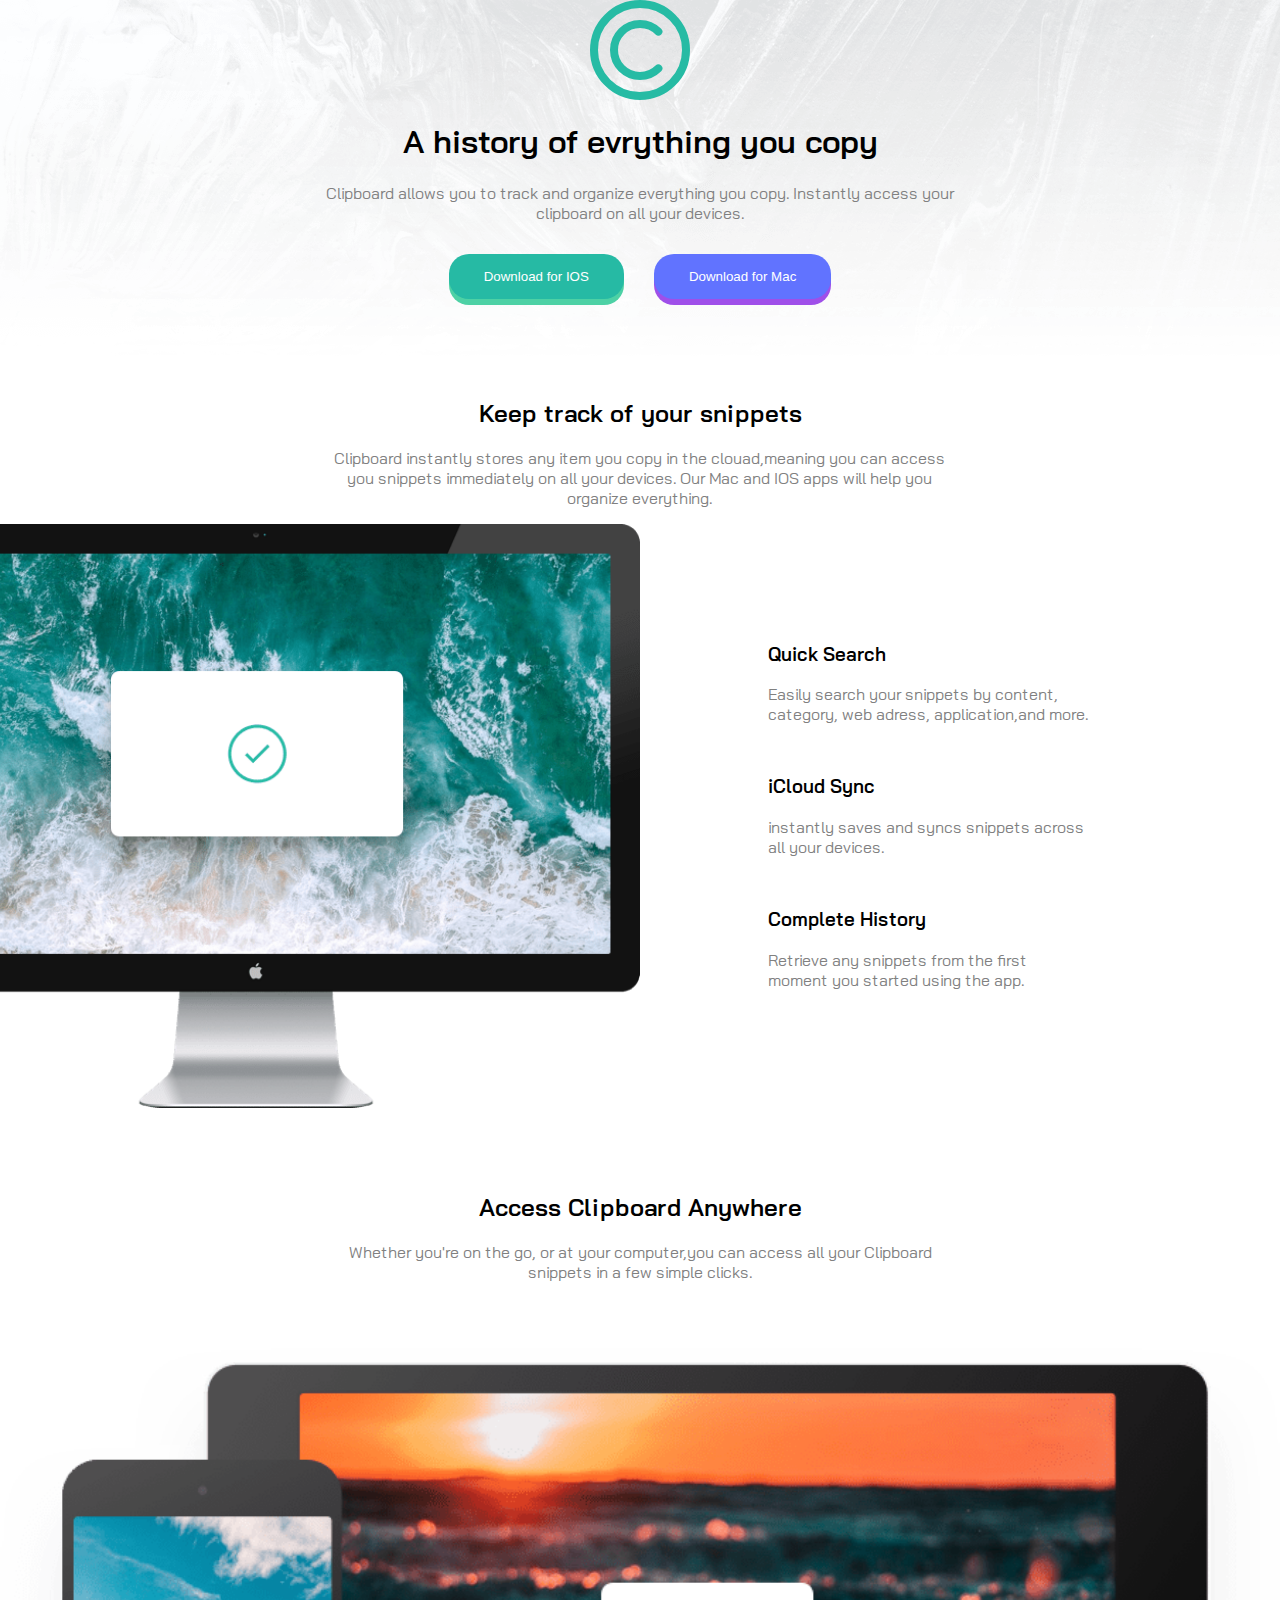
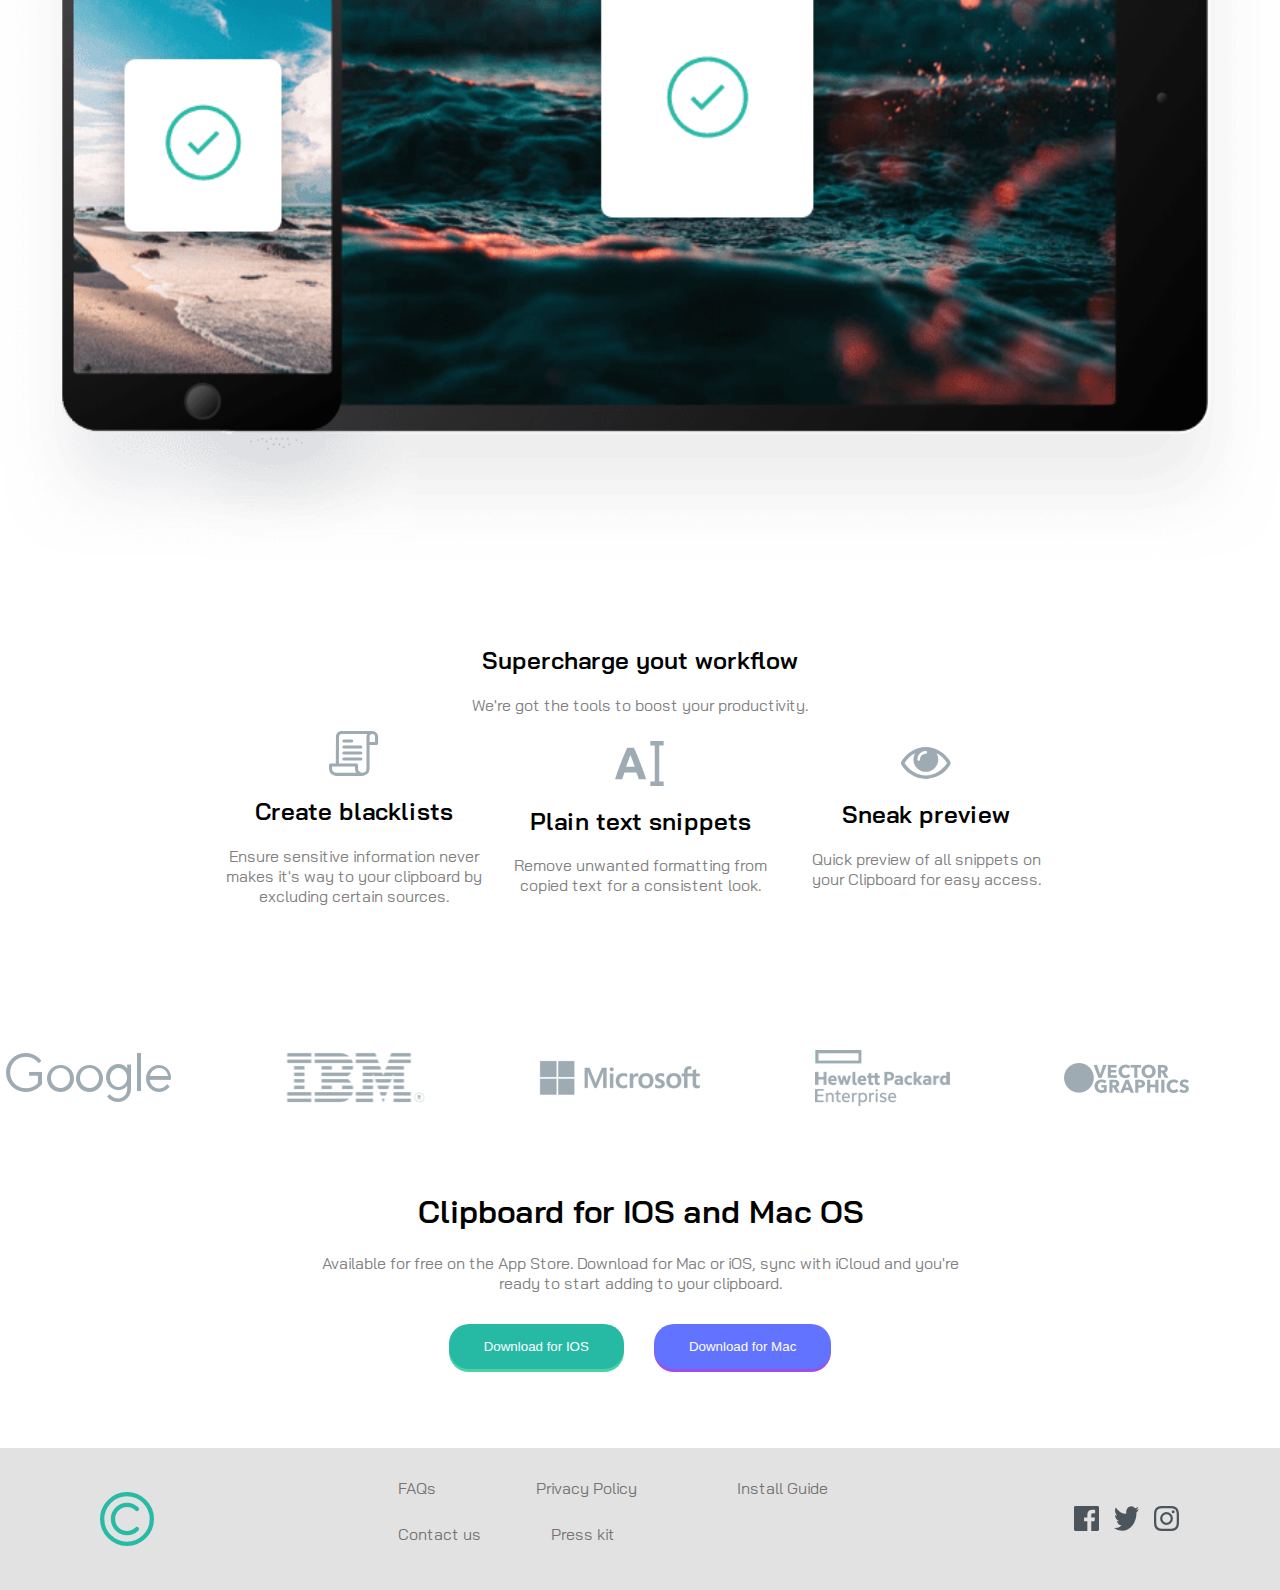
==== maquette.html @ c3ca91e3 "first commit" ====
<!DOCTYPE html>
<html lang="en">
<head>
    <meta charset="UTF-8">
    <link rel="stylesheet" href="maquette.css"/>
    <meta http-equiv="X-UA-Compatible" content="IE=edge">
    <link rel="preconnect" href="https://fonts.googleapis.com">
<link rel="preconnect" href="https://fonts.gstatic.com" crossorigin>
<link href="https://fonts.googleapis.com/css2?family=Bai+Jamjuree:wght@400;600&display=swap" rel="stylesheet">
    <meta name="viewport" content="width=device-width, initial-scale=1.0">
    <title>Document</title>
</head>
<body>
<section>
    <img  class="logo" src="./images/logo.svg" alt="logo"/></a>

    <h1 class="first"> A history of evrything you copy</h1>
    <p class="second">Clipboard allows you to track and organize everything you copy. Instantly access your clipboard on all your devices.</p>


<div class="buttons">
    <button class="ios"> Download for IOS</button>
    <button class="mac">Download for Mac</button>
</div>
</section>

 <section>
    <h2 class="third"> Keep track of your snippets</h2>
    <p class="forth">Clipboard instantly stores any item you copy in the clouad,meaning you can access you snippets immediately on all your devices. Our Mac and IOS apps will help you organize everything.</p>
 <div class="ordre"> 
    <img  class="ordi" src="./images/image-computer.png" alt="ordi"/>
   <div class="colonne">
    <h3>Quick Search</h3>
    <p>Easily search your snippets by content, category, web adress, application,and more.</p> <br>
    <h3>iCloud Sync</h3>
    <p>instantly saves and syncs snippets across all your devices.</p> <br>
    <h3>Complete History</h3>
    <p>Retrieve any snippets from the first moment you started using the app.</p>
   </div>
</div>
</section>

<section class="troisieme">
    <h2 class="fifth"> Access Clipboard Anywhere</h2>
    <p class="sixth">Whether you're on the go, or at your computer,you can access all your Clipboard snippets in a few simple clicks.</p>
    <img  class="devices" src="./images/image-devices.png" alt="devices"/>
</section>


    <section>
        <h2 class="seventh"> Supercharge yout workflow</h2>
        <p class="eighth"> We're got the tools to boost your productivity.</p>
    <div class="regroupe1">
        <div class="premierd">
            <img  class="list" src="./images/icon-blacklist.svg" alt="blacklist"/>
            <h2 class="9"> Create blacklists</h2>
        <p class="10"> Ensure sensitive information never makes it's way to your clipboard by excluding certain sources.</p>
        </div>
        <div class="deuxiemed">
            <img  class="text" src="./images/icon-text.svg" alt="text"/>
            <h2 class="9"> Plain text snippets</h2>
        <p class="10"> Remove unwanted formatting from copied text for a consistent look.</p>
        </div>
        <div class="troisiemed">
            <img  class="eye" src="./images/icon-preview.svg" alt="eye"/>
            <h2 class="9"> Sneak preview</h2>
        <p class="10"> Quick preview of all snippets on your Clipboard for easy access.</p>
        </div>
    </div>
    <div class="regroupe2">
        <div>
            <img  class="google" src="./images/logo-google.png" alt="google"/>
        </div>
        <div>
            <img  class="ibm" src="./images/logo-ibm.png" alt="ibm"/>
        </div>
        <div>
            <img  class="microsoft" src="./images/logo-microsoft.png" alt="microsoft"/>
        </div>
        <div>
            <img  class="hp" src="./images/logo-hp.png" alt="hp "/>
        </div>
        <div>
            <img  class="vg" src="./images/logo-vector-graphics.png" alt="vg"/>
        </div>
    </div>

</section>
<section>
    <h1>Clipboard for IOS and Mac OS</h1>
    <P class="last">Available for free on the App Store. Download for Mac or iOS, sync with iCloud and you're ready to start adding to your clipboard.</P>
    <div class="buttons1">
        <button class="ios1"> Download for IOS</button>
        <button class="mac1">Download for Mac</button>
    </div>
</section>

<footer class="piedpage">
   
    <img  class="logo1" src="./images/logo.svg" alt="logo"/></a>

  <div class="contenu"> 
    <div class="contenu1">
        <p class="para">FAQs</p>
        <p class="para">Privacy Policy</p>
        <p class="para">Install Guide</p>
    </div>
    <div class="contenu2">
        <p class="para">Contact us</p>
        <p class="para">Press kit</p>
    </div>
</div> 
<div class="reseau">
    <img  class="logo2" src="./images/icon-facebook.svg" alt="fb"/></a>
    <img  class="logo2" src="./images/icon-twitter.svg" alt="twit"/></a>
    <img  class="logo2" src="./images/icon-instagram.svg" alt="ig"/></a>
</div>
</footer>
</body>
</html>
---- maquette.css ----
:root{
    --primary:hsl(171, 66%, 44%);
    --secondry:hsl(233, 100%, 69%);
    --shadow1:hsl(210, 10%, 33%);
    --shadow2:hsl(201, 11%, 66%);
}
body{
    background-image: url("./images/bg-header-desktop.png");
    background-repeat: no-repeat;
    margin: 0;
}
section {
  display: flex;
  flex-direction: column;
  align-items: center;
}

h1, h2, h3{
    font-family:'Bai Jamjuree', sans-serif ;
    font-weight: 600;
}
p{
    color: grey;
    font-family: 'Bai Jamjuree', sans-serif;
    font-weight: 400;

}
.second{
    text-align: center; 
    width: 50%;  
 
}
.forth{
    text-align: center; 
    width: 48%;  
}

.first {
    font-size: 2rem;
}
.logo{
    width: 100px;
}
.ordi{
    width: 60%;
    margin-left: -25%;
}
div{
    display: flex;
    flex-direction: row;
    justify-content: center;
}
button{
    margin: 15px;
    padding: 15px 35px;
    border-radius: 20px;
    border: none;
    color: white;
    font: 1rem;

}
.ios{
    background-color: var(--primary);
    box-shadow: 0px 6px 0px rgb(77, 209, 165);
}
.mac{
    background-color: var(--secondry);
    box-shadow: 0px 6px 0px rgb(159, 79, 233);
}
.colonne{
   
    display: flex;
    flex-direction: column;
    margin-left: 10%;
    
    width: 25%;
}

section{
    margin-bottom: 5%;
}
h3{
    margin-top: 5%;
}
p{
    margin-top: 0%;
}

.sixth{
    width: 50%;
    text-align: center;
}
.devices{
    margin-top: 50px;
width: 100%;
}

 
.premierd,.deuxiemed,.troisiemed{
    display: flex;
    flex-direction: column;
    width: 20%;
    align-items: center;
    text-align: center;
}
.regroupe1 img{
    width: 50px;
}
.regroupe2{
   gap: 30px;
}
.regroupe2 div{
    margin-right: 10%;
    align-items: center;

}
.regroupe1{
    margin-bottom: 10%;
   gap: 30px;
}
.last{
    width: 50%;
    text-align: center;
}
.ios1{
    background-color: var(--primary);
    box-shadow: 0px 3px 0px rgb(77, 209, 165);
}
.mac1{
    background-color: var(--secondry);
    box-shadow: 0px 3px 0px rgb(159, 79, 233);
}
button{
  
    cursor: pointer;
}


footer{
    display: flex;
    flex-direction: row;
    justify-content: space-between;
    align-items: center;
   padding: 30px 100px;
   background-color: rgb(226, 226, 226);
    
}


.logo1{
    width: 5%; 
    height: 5%; 
 
}
.reseau{
    width: 10% ;
    gap: 15px ;
}
.logo2{
    width: 25px ;
height: 25px;
}
footer > div{
  
    display: flex;
}
.contenu{
    display: flex;
    flex-direction: column;
    gap: 10px;
}
.contenu  {
    display: flex;
    align-items: start;
}
.contenu1{
   column-gap: 100px;
}
.contenu2{
    column-gap: 70px;
}
.para{
     color: rgb(117, 116, 116);
     
}

@media screen and (max-width: 700px) {
    .ordre{
        display: flex;
        flex-direction: column;
        align-items: center;
    }
   .colonne{
    margin: 0;
  align-items: center;
  text-align: center;
   } 
   .ordi{
   margin: 0%;
   }
footer{
    display: flex;
    flex-direction: column;
}
.contenu{
    align-items: center;
    gap: 0;
}
.contenu1{
    display: flex;
    flex-direction: column;
    
    align-items: center;
}
.contenu2{
    display: flex;
    flex-direction: column;
    
    align-items: center;
}
  .regroupe1, .regroupe2{
    display: flex;
    flex-direction: column;
    align-items: center;
    text-align: center;
    
  }  
  .buttons, .buttons1{
    display: flex;
    flex-direction: column;
  }
}
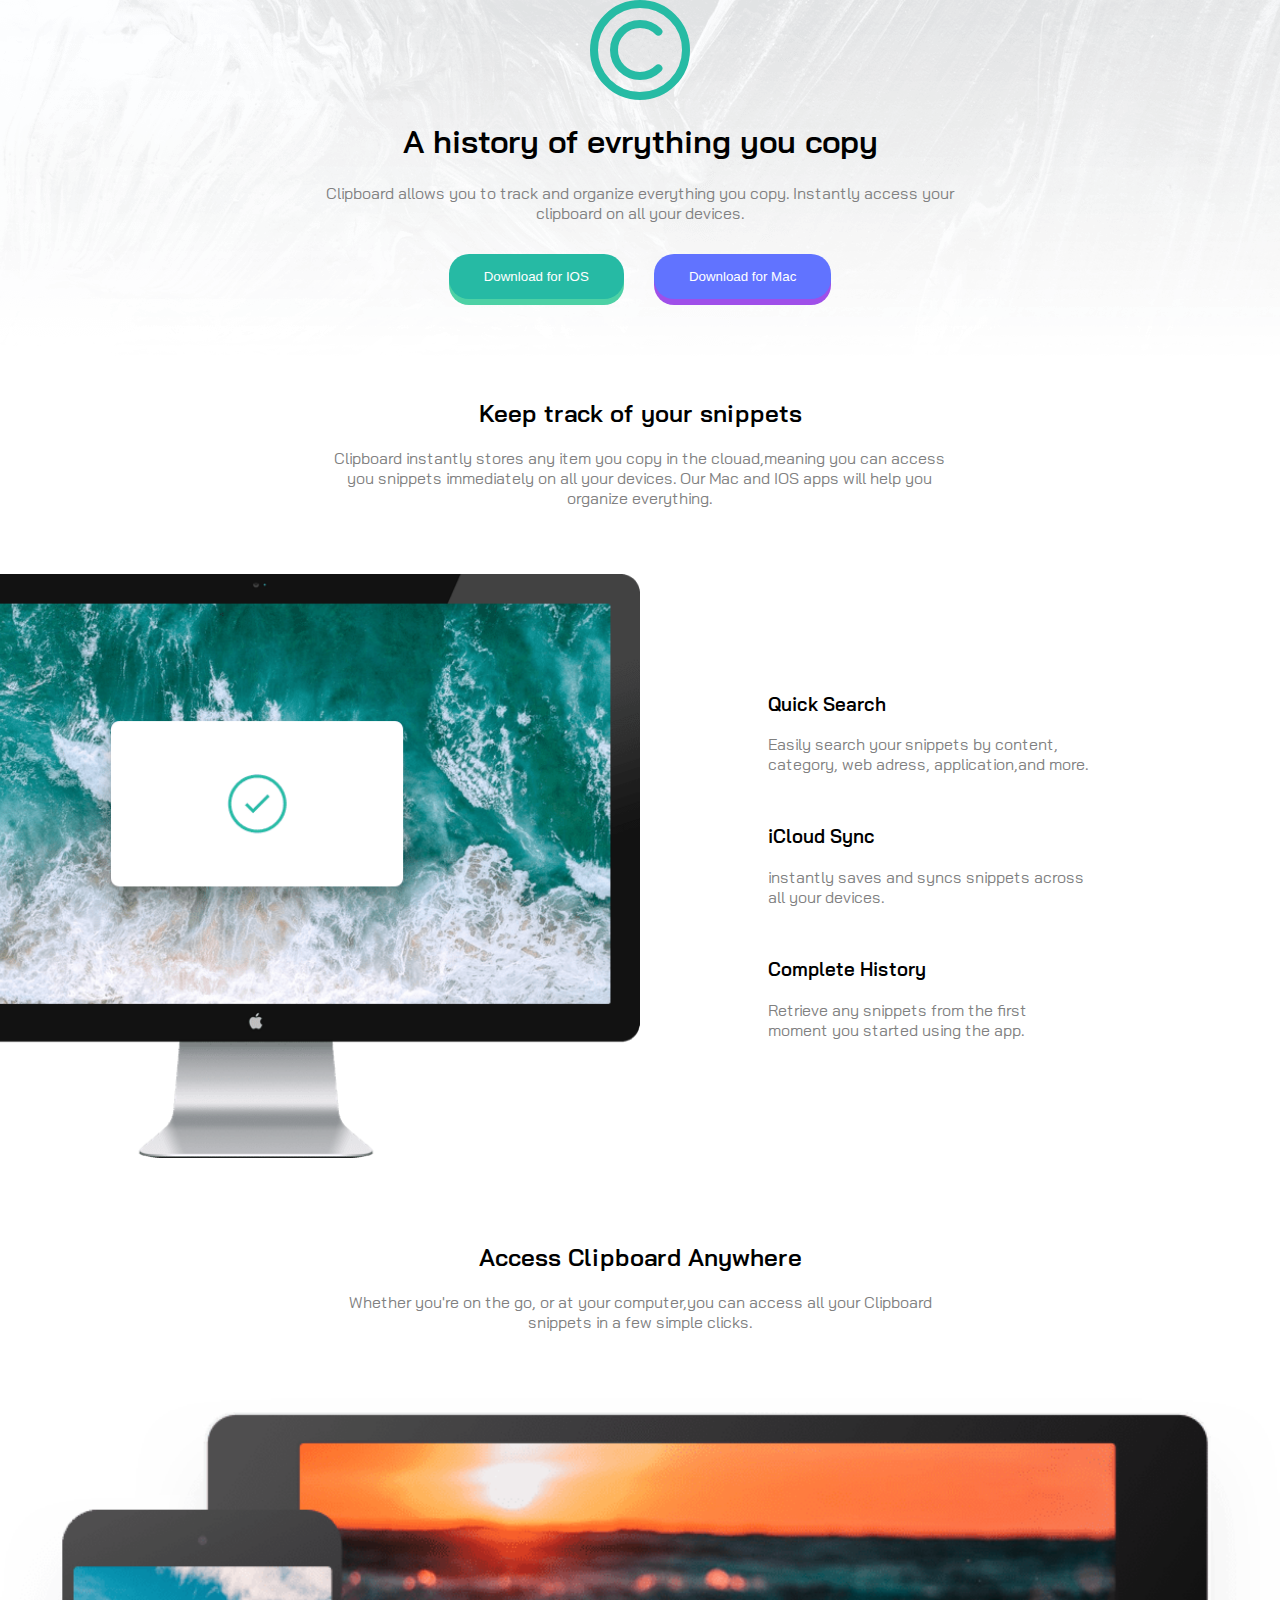
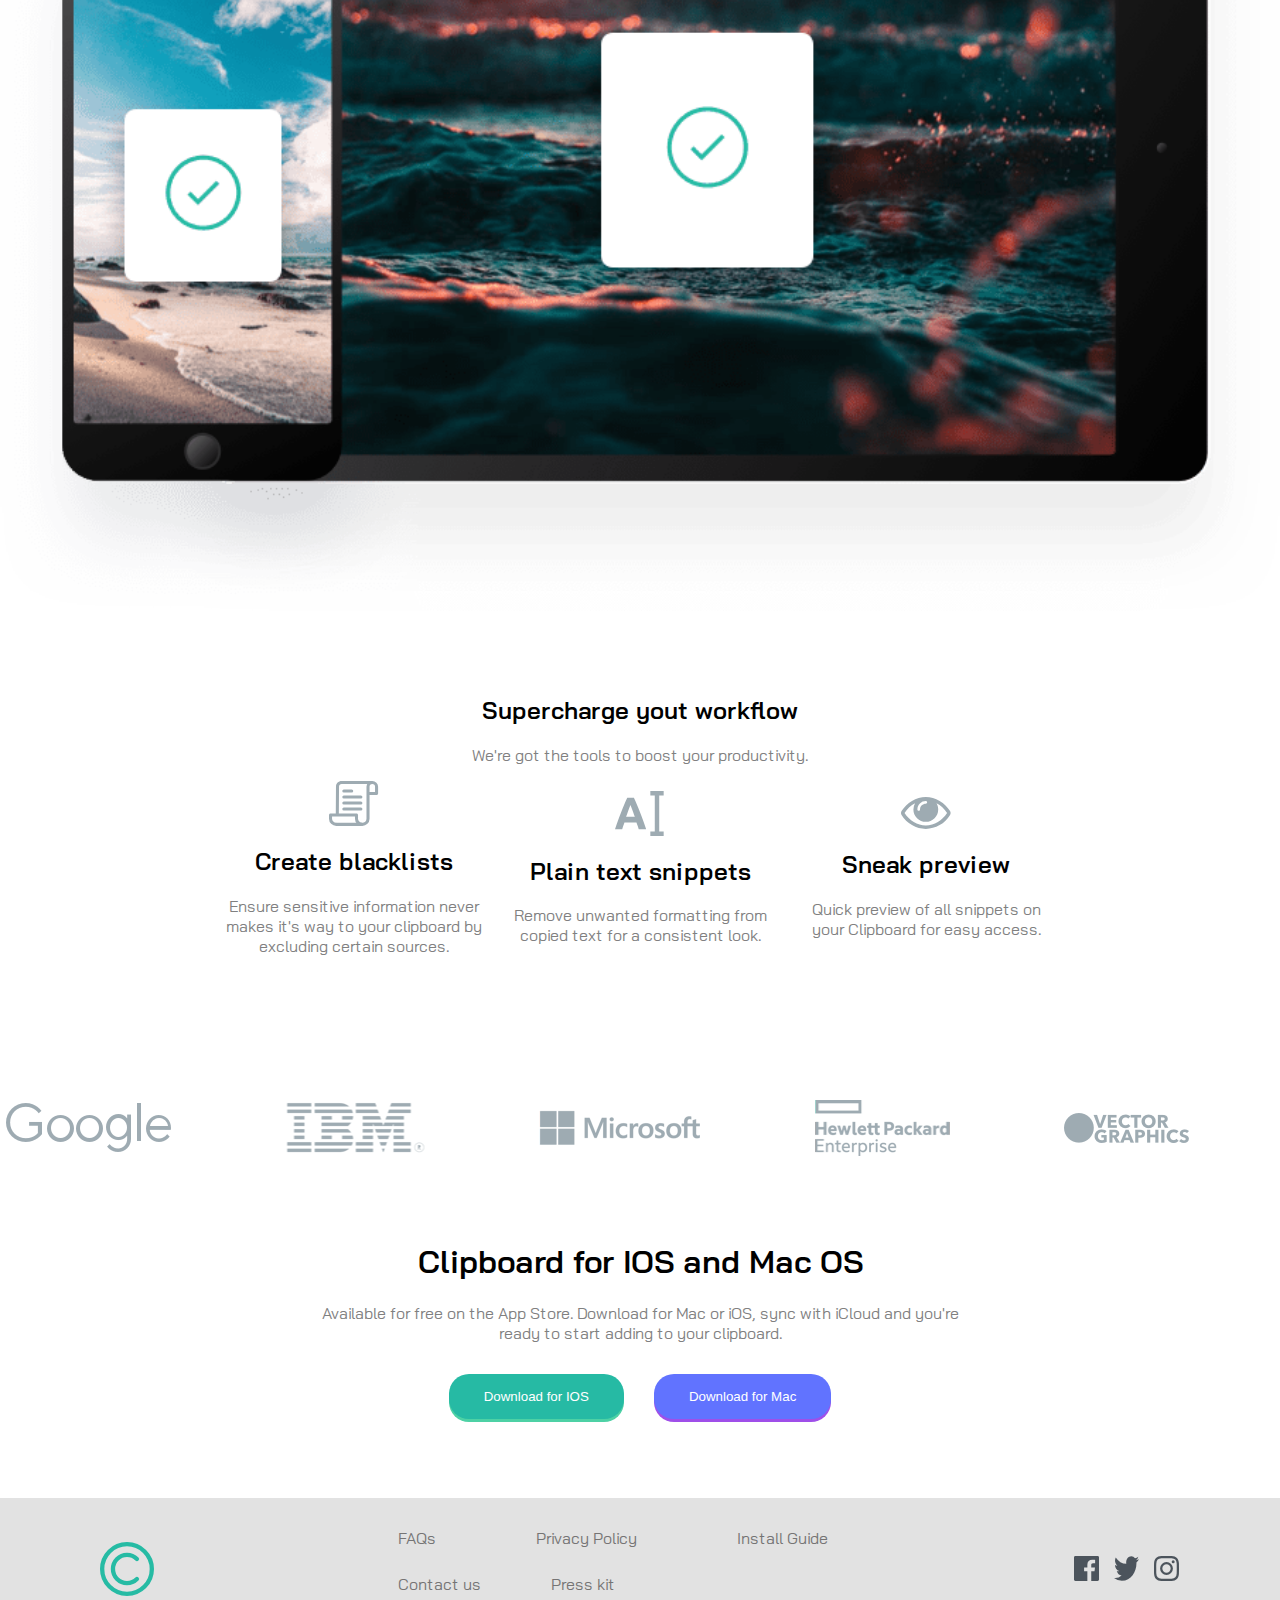
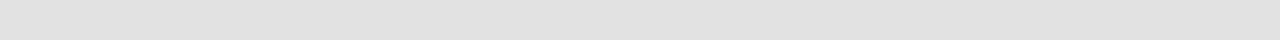
==== commit 08a4208b: "magin et l'icon" ====
--- a/maquette.html
+++ b/maquette.html
@@ -3,6 +3,7 @@
 <head>
     <meta charset="UTF-8">
     <link rel="stylesheet" href="maquette.css"/>
+    <link rel="icon"  href="/images/favicon-32x32.png">
     <meta http-equiv="X-UA-Compatible" content="IE=edge">
     <link rel="preconnect" href="https://fonts.googleapis.com">
 <link rel="preconnect" href="https://fonts.gstatic.com" crossorigin>
--- a/maquette.css
+++ b/maquette.css
@@ -229,4 +229,7 @@
     display: flex;
     flex-direction: column;
   }
+}
+.ordre{
+    margin-top: 50px;
 }